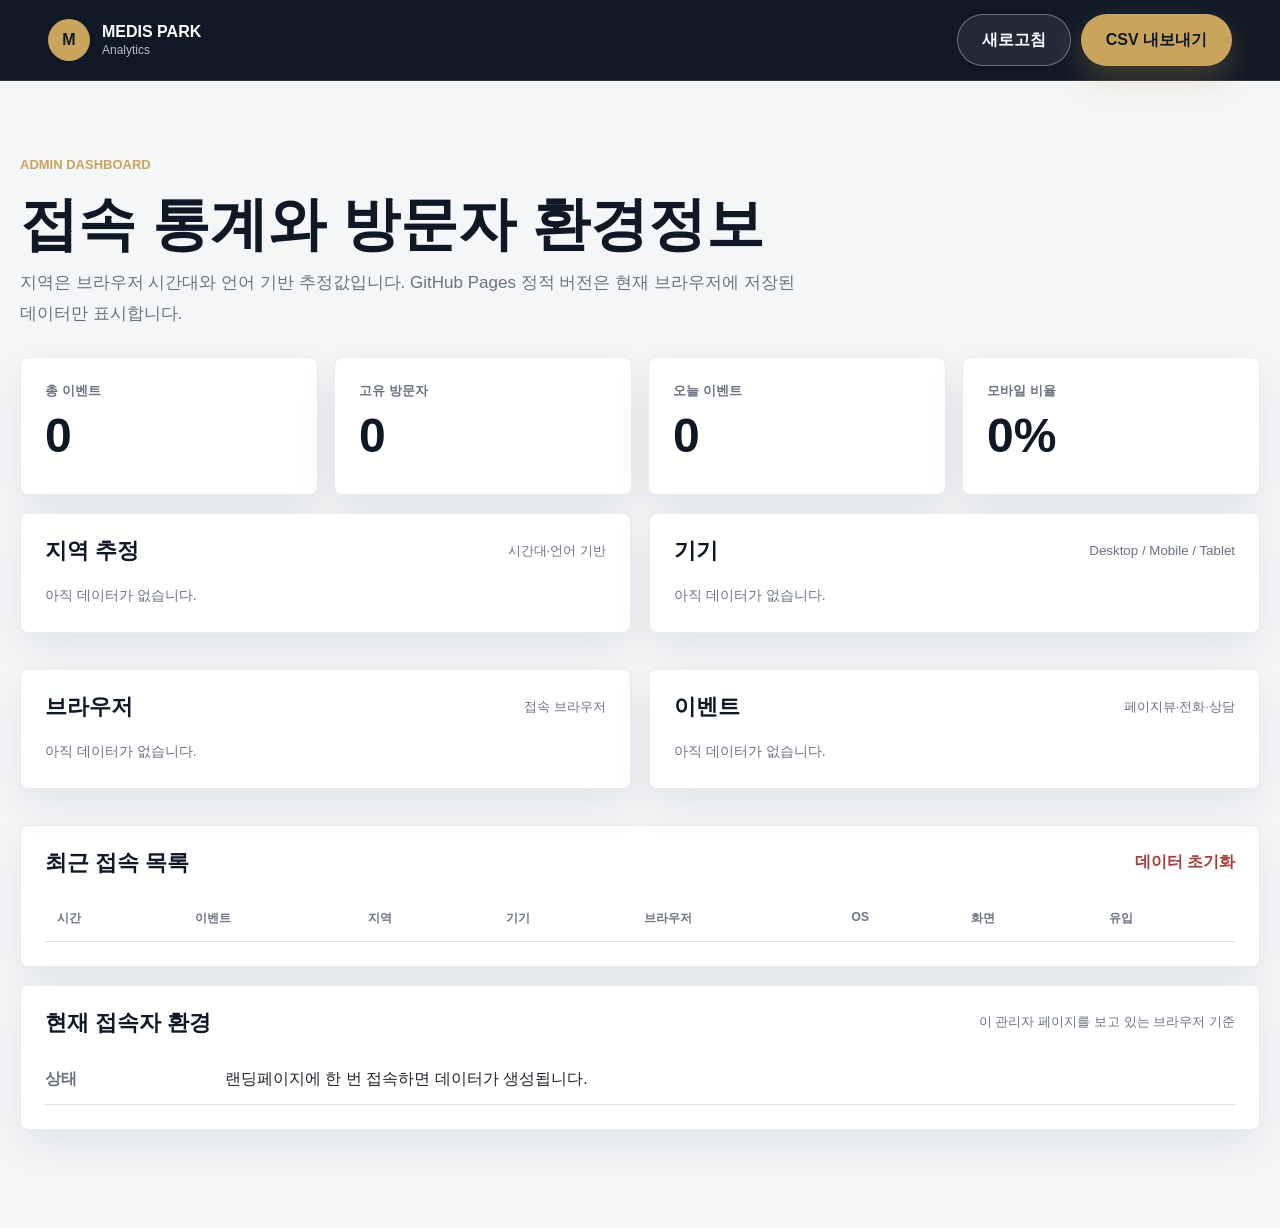
==== admin.html @ 676fbd52 "Add analytics admin dashboard" ====
<!doctype html>
<html lang="ko">
  <head>
    <meta charset="UTF-8" />
    <meta name="viewport" content="width=device-width, initial-scale=1.0" />
    <title>관리자 통계 · 메디스파크</title>
    <link rel="stylesheet" href="styles.css" />
    <script defer src="analytics.js"></script>
    <script defer src="admin.js"></script>
  </head>
  <body data-admin="true" class="admin-body">
    <header class="admin-header">
      <a class="brand" href="index.html" aria-label="랜딩페이지로 이동">
        <span class="brand-mark">M</span>
        <span>
          <strong>MEDIS PARK</strong>
          <small>Analytics</small>
        </span>
      </a>
      <div class="admin-actions">
        <button class="btn btn-ghost admin-refresh" type="button" id="refreshBtn">새로고침</button>
        <button class="btn btn-primary" type="button" id="exportBtn">CSV 내보내기</button>
      </div>
    </header>

    <main class="admin-main">
      <section class="admin-hero">
        <p class="eyebrow">Admin Dashboard</p>
        <h1>접속 통계와 방문자 환경정보</h1>
        <p>
          지역은 브라우저 시간대와 언어 기반 추정값입니다. GitHub Pages 정적 버전은
          현재 브라우저에 저장된 데이터만 표시합니다.
        </p>
      </section>

      <section class="admin-cards" aria-label="핵심 통계">
        <article>
          <span>총 이벤트</span>
          <strong id="totalVisits">0</strong>
        </article>
        <article>
          <span>고유 방문자</span>
          <strong id="uniqueVisitors">0</strong>
        </article>
        <article>
          <span>오늘 이벤트</span>
          <strong id="todayVisits">0</strong>
        </article>
        <article>
          <span>모바일 비율</span>
          <strong id="mobileRatio">0%</strong>
        </article>
      </section>

      <section class="admin-grid">
        <article class="admin-panel">
          <div class="panel-head">
            <h2>지역 추정</h2>
            <small>시간대·언어 기반</small>
          </div>
          <div class="bar-list" id="regionStats"></div>
        </article>
        <article class="admin-panel">
          <div class="panel-head">
            <h2>기기</h2>
            <small>Desktop / Mobile / Tablet</small>
          </div>
          <div class="bar-list" id="deviceStats"></div>
        </article>
        <article class="admin-panel">
          <div class="panel-head">
            <h2>브라우저</h2>
            <small>접속 브라우저</small>
          </div>
          <div class="bar-list" id="browserStats"></div>
        </article>
        <article class="admin-panel">
          <div class="panel-head">
            <h2>이벤트</h2>
            <small>페이지뷰·전화·상담</small>
          </div>
          <div class="bar-list" id="eventStats"></div>
        </article>
      </section>

      <section class="admin-panel">
        <div class="panel-head">
          <h2>최근 접속 목록</h2>
          <button class="text-button" type="button" id="clearBtn">데이터 초기화</button>
        </div>
        <div class="table-wrap">
          <table class="admin-table">
            <thead>
              <tr>
                <th>시간</th>
                <th>이벤트</th>
                <th>지역</th>
                <th>기기</th>
                <th>브라우저</th>
                <th>OS</th>
                <th>화면</th>
                <th>유입</th>
              </tr>
            </thead>
            <tbody id="visitRows"></tbody>
          </table>
        </div>
      </section>

      <section class="admin-panel">
        <div class="panel-head">
          <h2>현재 접속자 환경</h2>
          <small>이 관리자 페이지를 보고 있는 브라우저 기준</small>
        </div>
        <dl class="env-list" id="currentEnv"></dl>
      </section>
    </main>
  </body>
</html>
---- styles.css ----
:root {
  --navy: #101826;
  --ink: #20242b;
  --muted: #6b7280;
  --line: #dde1e6;
  --warm: #f7f4ef;
  --white: #ffffff;
  --gold: #c8a45d;
  --teal: #2c8c8c;
  --forest: #55705d;
  --shadow: 0 24px 70px rgba(16, 24, 38, 0.16);
}

* {
  box-sizing: border-box;
}

html {
  scroll-behavior: smooth;
}

body {
  margin: 0;
  color: var(--ink);
  font-family:
    Pretendard, "Noto Sans KR", "Apple SD Gothic Neo", Arial, sans-serif;
  background: var(--white);
  letter-spacing: 0;
}

a {
  color: inherit;
  text-decoration: none;
}

button,
input,
select {
  font: inherit;
}

.container {
  width: min(1180px, calc(100% - 40px));
  margin: 0 auto;
}

.site-header {
  position: fixed;
  top: 0;
  left: 0;
  right: 0;
  z-index: 20;
  display: flex;
  align-items: center;
  justify-content: space-between;
  gap: 24px;
  height: 74px;
  padding: 0 clamp(20px, 4vw, 54px);
  color: var(--white);
  background: rgba(16, 24, 38, 0.72);
  border-bottom: 1px solid rgba(255, 255, 255, 0.12);
  backdrop-filter: blur(18px);
}

.brand {
  display: inline-flex;
  align-items: center;
  gap: 12px;
  min-width: 220px;
}

.brand-mark {
  display: grid;
  place-items: center;
  width: 42px;
  height: 42px;
  color: var(--navy);
  background: var(--gold);
  border-radius: 50%;
  font-weight: 800;
}

.brand strong,
.brand small {
  display: block;
  line-height: 1.1;
}

.brand small {
  margin-top: 4px;
  color: rgba(255, 255, 255, 0.7);
  font-size: 12px;
}

.desktop-nav {
  display: flex;
  align-items: center;
  gap: 28px;
  color: rgba(255, 255, 255, 0.82);
  font-size: 15px;
}

.desktop-nav a:hover {
  color: var(--white);
}

.header-call {
  display: inline-flex;
  align-items: center;
  justify-content: center;
  min-width: 132px;
  height: 42px;
  color: var(--navy);
  background: var(--gold);
  border-radius: 999px;
  font-weight: 800;
}

.section-dark {
  color: var(--white);
  background: var(--navy);
}

.section-soft {
  background: var(--warm);
}

.hero {
  position: relative;
  display: grid;
  align-items: end;
  min-height: 92vh;
  padding: 130px clamp(20px, 6vw, 72px) 42px;
  overflow: hidden;
}

.hero-bg {
  position: absolute;
  inset: 0;
  background:
    linear-gradient(90deg, rgba(16, 24, 38, 0.92) 0%, rgba(16, 24, 38, 0.72) 43%, rgba(16, 24, 38, 0.2) 100%),
    linear-gradient(0deg, rgba(16, 24, 38, 0.88) 0%, rgba(16, 24, 38, 0.08) 48%),
    url("https://images.unsplash.com/photo-1486406146926-c627a92ad1ab?auto=format&fit=crop&w=2200&q=82") center/cover;
  transform: scale(1.02);
}

.hero-content {
  position: relative;
  z-index: 1;
  width: min(780px, 100%);
  padding-bottom: 38px;
}

.eyebrow {
  margin: 0 0 18px;
  color: var(--gold);
  font-size: 13px;
  font-weight: 800;
  letter-spacing: 0;
  text-transform: uppercase;
}

.eyebrow.dark {
  color: var(--teal);
}

h1,
h2,
h3,
p {
  margin-top: 0;
}

h1 {
  margin-bottom: 24px;
  font-size: clamp(44px, 8vw, 92px);
  line-height: 1.04;
  letter-spacing: 0;
}

h2 {
  margin-bottom: 22px;
  font-size: clamp(30px, 4vw, 52px);
  line-height: 1.15;
  letter-spacing: 0;
}

h3 {
  margin-bottom: 10px;
  font-size: 21px;
  line-height: 1.35;
}

p {
  color: var(--muted);
  font-size: 17px;
  line-height: 1.78;
}

.section-dark p {
  color: rgba(255, 255, 255, 0.74);
}

.hero-copy {
  width: min(660px, 100%);
  font-size: 20px;
}

.hero-actions {
  display: flex;
  flex-wrap: wrap;
  gap: 12px;
  margin-top: 34px;
}

.btn {
  display: inline-flex;
  align-items: center;
  justify-content: center;
  min-height: 52px;
  padding: 0 24px;
  border: 1px solid transparent;
  border-radius: 999px;
  cursor: pointer;
  font-weight: 800;
  transition: transform 0.2s ease, box-shadow 0.2s ease, background 0.2s ease;
}

.btn:hover {
  transform: translateY(-2px);
}

.btn-primary {
  color: var(--navy);
  background: var(--gold);
  box-shadow: 0 14px 34px rgba(200, 164, 93, 0.28);
}

.btn-ghost {
  color: var(--white);
  border-color: rgba(255, 255, 255, 0.34);
  background: rgba(255, 255, 255, 0.08);
}

.hero-stats {
  position: relative;
  z-index: 1;
  display: grid;
  grid-template-columns: repeat(4, minmax(0, 1fr));
  gap: 1px;
  width: min(1040px, 100%);
  background: rgba(255, 255, 255, 0.16);
  border: 1px solid rgba(255, 255, 255, 0.16);
  box-shadow: var(--shadow);
}

.hero-stats article {
  padding: 24px;
  background: rgba(16, 24, 38, 0.72);
  backdrop-filter: blur(16px);
}

.hero-stats span,
.hero-stats small {
  display: block;
  color: rgba(255, 255, 255, 0.65);
}

.hero-stats strong {
  display: block;
  margin: 8px 0 3px;
  color: var(--white);
  font-size: clamp(26px, 4vw, 38px);
  line-height: 1;
}

.intro,
.location,
.overview,
.types,
.price,
.trust,
.visit {
  padding: clamp(72px, 10vw, 128px) 0;
}

.intro-grid,
.price-grid,
.trust-grid,
.visit-grid {
  display: grid;
  grid-template-columns: minmax(0, 0.9fr) minmax(0, 1.1fr);
  gap: clamp(34px, 7vw, 96px);
  align-items: start;
}

.section-heading {
  max-width: 760px;
  margin-bottom: 42px;
}

.location-grid {
  display: grid;
  grid-template-columns: minmax(340px, 0.95fr) minmax(0, 1.05fr);
  gap: 36px;
  align-items: stretch;
}

.map-panel {
  position: relative;
  min-height: 590px;
  overflow: hidden;
  background:
    linear-gradient(rgba(255, 255, 255, 0.42), rgba(255, 255, 255, 0.42)),
    url("https://www.pt-braincity.com/m/html/sub2/img/img1_2.jpg") center/cover;
  border: 1px solid var(--line);
  border-radius: 8px;
  box-shadow: var(--shadow);
}

.map-panel::before,
.map-panel::after {
  content: "";
  position: absolute;
  inset: 78px;
  border: 1px solid rgba(44, 140, 140, 0.34);
  border-radius: 50%;
}

.map-panel::after {
  inset: 150px;
  border-color: rgba(200, 164, 93, 0.44);
}

.map-center {
  position: absolute;
  left: 50%;
  top: 50%;
  display: grid;
  place-items: center;
  width: 148px;
  height: 148px;
  color: var(--white);
  background: var(--navy);
  border: 6px solid var(--gold);
  border-radius: 50%;
  transform: translate(-50%, -50%);
  box-shadow: 0 18px 45px rgba(16, 24, 38, 0.28);
  text-align: center;
}

.map-center strong {
  font-size: 38px;
}

.map-center span {
  font-size: 12px;
  font-weight: 800;
}

.map-orbit {
  position: absolute;
  z-index: 1;
  display: inline-flex;
  align-items: center;
  justify-content: center;
  min-width: 136px;
  min-height: 44px;
  padding: 10px 16px;
  color: var(--navy);
  background: var(--white);
  border: 1px solid rgba(16, 24, 38, 0.12);
  border-radius: 999px;
  box-shadow: 0 12px 28px rgba(16, 24, 38, 0.12);
  font-size: 14px;
  font-weight: 800;
}

.orbit-medical {
  top: 18%;
  left: 14%;
}

.orbit-school {
  top: 20%;
  right: 12%;
}

.orbit-park {
  bottom: 18%;
  left: 12%;
}

.orbit-work {
  right: 10%;
  bottom: 20%;
}

.feature-list {
  display: grid;
  gap: 18px;
}

.feature-list article {
  padding: 28px;
  background: var(--white);
  border: 1px solid var(--line);
  border-radius: 8px;
}

.feature-list span,
.overview-card span,
.type-card span,
.price-box span,
.modelhouse span {
  display: block;
  margin-bottom: 10px;
  color: var(--teal);
  font-size: 12px;
  font-weight: 900;
  text-transform: uppercase;
}

.feature-list p {
  margin-bottom: 0;
  font-size: 15px;
}

.overview-grid {
  display: grid;
  grid-template-columns: repeat(4, minmax(0, 1fr));
  gap: 16px;
}

.overview-card {
  min-height: 180px;
  padding: 26px;
  background: var(--white);
  border: 1px solid rgba(16, 24, 38, 0.08);
  border-radius: 8px;
}

.overview-card strong {
  display: block;
  font-size: 21px;
  line-height: 1.45;
}

.type-layout {
  display: grid;
  grid-template-columns: minmax(0, 0.85fr) minmax(0, 1.15fr);
  gap: 56px;
}

.sticky-heading {
  position: sticky;
  top: 108px;
}

.type-cards {
  display: grid;
  gap: 18px;
}

.type-card {
  width: 100%;
  min-height: 168px;
  padding: 28px;
  color: var(--ink);
  text-align: left;
  background: var(--white);
  border: 1px solid var(--line);
  border-radius: 8px;
  cursor: pointer;
  transition: border-color 0.2s ease, box-shadow 0.2s ease, transform 0.2s ease;
}

.type-card:hover,
.type-card.active {
  border-color: var(--gold);
  box-shadow: var(--shadow);
  transform: translateY(-2px);
}

.type-card strong {
  display: block;
  margin-bottom: 8px;
  font-size: 36px;
}

.type-card small {
  color: var(--muted);
  font-size: 16px;
}

.price {
  position: relative;
  overflow: hidden;
}

.price::before {
  content: "";
  position: absolute;
  inset: 0;
  background:
    linear-gradient(90deg, rgba(16, 24, 38, 0.95), rgba(16, 24, 38, 0.76)),
    url("https://images.unsplash.com/photo-1494526585095-c41746248156?auto=format&fit=crop&w=1800&q=80") center/cover;
}

.price-grid {
  position: relative;
  z-index: 1;
  align-items: center;
}

.price-box {
  padding: 34px;
  color: var(--ink);
  background: rgba(255, 255, 255, 0.94);
  border: 1px solid rgba(255, 255, 255, 0.5);
  border-radius: 8px;
}

.price-box ul {
  display: grid;
  gap: 14px;
  margin: 0 0 28px;
  padding: 0;
  list-style: none;
}

.price-box li {
  padding: 14px 16px;
  background: var(--warm);
  border-radius: 8px;
  font-weight: 700;
}

.trust-items {
  display: grid;
  gap: 16px;
}

.trust-items p {
  margin: 0;
  padding: 22px 0;
  border-top: 1px solid var(--line);
}

.visit-grid {
  align-items: stretch;
}

.modelhouse {
  margin-top: 34px;
  padding: 24px;
  background: var(--white);
  border: 1px solid var(--line);
  border-radius: 8px;
}

.modelhouse strong {
  display: block;
  font-size: 22px;
}

.lead-form {
  display: grid;
  grid-template-columns: repeat(2, minmax(0, 1fr));
  gap: 16px;
  padding: clamp(24px, 4vw, 36px);
  background: var(--white);
  border: 1px solid rgba(16, 24, 38, 0.08);
  border-radius: 8px;
  box-shadow: var(--shadow);
}

.lead-form label {
  display: grid;
  gap: 8px;
  color: var(--ink);
  font-size: 14px;
  font-weight: 800;
}

.lead-form input,
.lead-form select {
  width: 100%;
  min-height: 52px;
  padding: 0 14px;
  color: var(--ink);
  background: #fbfcfd;
  border: 1px solid var(--line);
  border-radius: 8px;
}

.lead-form input:focus,
.lead-form select:focus {
  outline: 2px solid rgba(44, 140, 140, 0.24);
  border-color: var(--teal);
}

.wide {
  grid-column: 1 / -1;
}

.agree {
  display: flex !important;
  grid-template-columns: none !important;
  align-items: center;
  gap: 10px !important;
  color: var(--muted) !important;
  font-size: 13px !important;
  font-weight: 500 !important;
}

.agree input {
  width: 18px;
  min-height: 18px;
}

.form-note {
  grid-column: 1 / -1;
  margin: 0;
  color: var(--muted);
  font-size: 13px;
  line-height: 1.5;
}

.floating-cta {
  position: fixed;
  right: 22px;
  bottom: 24px;
  z-index: 30;
  display: grid;
  gap: 8px;
}

.floating-cta a {
  display: grid;
  place-items: center;
  width: 58px;
  height: 58px;
  color: var(--white);
  background: var(--navy);
  border: 1px solid rgba(255, 255, 255, 0.18);
  border-radius: 50%;
  box-shadow: 0 14px 34px rgba(16, 24, 38, 0.22);
  font-size: 14px;
  font-weight: 900;
}

.floating-cta a:first-child {
  color: var(--navy);
  background: var(--gold);
}

.footer {
  padding: 38px 0 90px;
  color: rgba(255, 255, 255, 0.68);
  background: var(--navy);
}

.footer strong {
  display: block;
  margin-bottom: 12px;
  color: var(--white);
}

.footer p {
  max-width: 920px;
  margin: 0;
  color: rgba(255, 255, 255, 0.62);
  font-size: 13px;
  line-height: 1.7;
}

.footer-links {
  margin-top: 10px !important;
}

.footer-links a {
  color: var(--gold);
  font-weight: 800;
}

.admin-body {
  min-height: 100vh;
  background: #f4f6f8;
}

.admin-header {
  position: sticky;
  top: 0;
  z-index: 10;
  display: flex;
  align-items: center;
  justify-content: space-between;
  gap: 20px;
  min-height: 78px;
  padding: 14px clamp(18px, 4vw, 48px);
  color: var(--white);
  background: var(--navy);
  border-bottom: 1px solid rgba(255, 255, 255, 0.12);
}

.admin-actions {
  display: flex;
  gap: 10px;
}

.admin-refresh {
  color: var(--white);
}

.admin-main {
  width: min(1240px, calc(100% - 36px));
  margin: 0 auto;
  padding: clamp(34px, 6vw, 72px) 0 80px;
}

.admin-hero {
  margin-bottom: 28px;
}

.admin-hero h1 {
  margin-bottom: 14px;
  color: var(--navy);
  font-size: clamp(34px, 5vw, 58px);
}

.admin-hero p {
  max-width: 780px;
}

.admin-cards {
  display: grid;
  grid-template-columns: repeat(4, minmax(0, 1fr));
  gap: 16px;
  margin-bottom: 18px;
}

.admin-cards article,
.admin-panel {
  background: var(--white);
  border: 1px solid rgba(16, 24, 38, 0.08);
  border-radius: 8px;
  box-shadow: 0 16px 40px rgba(16, 24, 38, 0.08);
}

.admin-cards article {
  min-height: 138px;
  padding: 24px;
}

.admin-cards span {
  display: block;
  margin-bottom: 12px;
  color: var(--muted);
  font-size: 13px;
  font-weight: 800;
}

.admin-cards strong {
  color: var(--navy);
  font-size: clamp(30px, 4vw, 48px);
  line-height: 1;
}

.admin-grid {
  display: grid;
  grid-template-columns: repeat(2, minmax(0, 1fr));
  gap: 18px;
  margin-bottom: 18px;
}

.admin-panel {
  padding: 24px;
  margin-bottom: 18px;
}

.panel-head {
  display: flex;
  align-items: center;
  justify-content: space-between;
  gap: 16px;
  margin-bottom: 20px;
}

.panel-head h2 {
  margin: 0;
  color: var(--navy);
  font-size: 22px;
}

.panel-head small {
  color: var(--muted);
}

.bar-list {
  display: grid;
  gap: 16px;
}

.bar-meta {
  display: flex;
  justify-content: space-between;
  gap: 14px;
  margin-bottom: 8px;
  color: var(--ink);
  font-size: 14px;
  font-weight: 800;
}

.bar-track {
  height: 9px;
  overflow: hidden;
  background: #edf0f3;
  border-radius: 999px;
}

.bar-track i {
  display: block;
  height: 100%;
  background: linear-gradient(90deg, var(--teal), var(--gold));
  border-radius: inherit;
}

.table-wrap {
  overflow-x: auto;
}

.admin-table {
  width: 100%;
  min-width: 920px;
  border-collapse: collapse;
  font-size: 14px;
}

.admin-table th,
.admin-table td {
  padding: 14px 12px;
  border-bottom: 1px solid var(--line);
  text-align: left;
  vertical-align: top;
}

.admin-table th {
  color: var(--muted);
  font-size: 12px;
  font-weight: 900;
  text-transform: uppercase;
}

.pill {
  display: inline-flex;
  align-items: center;
  min-height: 28px;
  padding: 0 10px;
  color: var(--navy);
  background: var(--warm);
  border-radius: 999px;
  font-size: 12px;
  font-weight: 900;
}

.text-button {
  padding: 0;
  color: #a73a3a;
  background: transparent;
  border: 0;
  cursor: pointer;
  font-weight: 900;
}

.env-list {
  display: grid;
  grid-template-columns: 180px minmax(0, 1fr);
  gap: 0;
  margin: 0;
}

.env-list dt,
.env-list dd {
  margin: 0;
  padding: 14px 0;
  border-bottom: 1px solid var(--line);
}

.env-list dt {
  color: var(--muted);
  font-weight: 900;
}

.env-list dd {
  overflow-wrap: anywhere;
}

.empty-text {
  margin: 0;
  color: var(--muted);
  font-size: 14px;
}

@media (max-width: 920px) {
  .desktop-nav {
    display: none;
  }

  .site-header {
    height: 66px;
  }

  .brand {
    min-width: 0;
  }

  .brand small {
    display: none;
  }

  .header-call {
    min-width: 108px;
    height: 38px;
    font-size: 14px;
  }

  .hero {
    min-height: 94vh;
    padding-top: 112px;
  }

  .hero-stats,
  .overview-grid,
  .intro-grid,
  .location-grid,
  .type-layout,
  .price-grid,
  .trust-grid,
  .visit-grid {
    grid-template-columns: 1fr;
  }

  .hero-stats {
    grid-template-columns: repeat(2, minmax(0, 1fr));
  }

  .map-panel {
    min-height: 470px;
  }

  .sticky-heading {
    position: static;
  }

  .floating-cta {
    left: 0;
    right: 0;
    bottom: 0;
    display: grid;
    grid-template-columns: repeat(3, 1fr);
    gap: 0;
    background: var(--navy);
    border-top: 1px solid rgba(255, 255, 255, 0.12);
  }

  .floating-cta a {
    width: auto;
    height: 58px;
    border-radius: 0;
    box-shadow: none;
  }

  .admin-cards,
  .admin-grid {
    grid-template-columns: 1fr;
  }

  .admin-header {
    align-items: flex-start;
    flex-direction: column;
  }
}

@media (max-width: 620px) {
  .container {
    width: min(100% - 28px, 1180px);
  }

  .site-header {
    padding: 0 14px;
  }

  .brand strong {
    max-width: 116px;
    overflow: hidden;
    font-size: 13px;
    white-space: nowrap;
    text-overflow: ellipsis;
  }

  .brand-mark {
    width: 36px;
    height: 36px;
  }

  h1 {
    font-size: 43px;
  }

  h2 {
    font-size: 31px;
  }

  .hero-copy {
    font-size: 17px;
  }

  .hero-actions .btn {
    width: 100%;
  }

  .hero-stats article {
    padding: 18px;
  }

  .hero-stats strong {
    font-size: 25px;
  }

  .map-panel {
    min-height: 420px;
  }

  .map-panel::before {
    inset: 44px;
  }

  .map-panel::after {
    inset: 112px;
  }

  .map-orbit {
    min-width: 112px;
    min-height: 38px;
    padding: 8px 11px;
    font-size: 12px;
  }

  .orbit-medical {
    top: 12%;
    left: 6%;
  }

  .orbit-school {
    top: 14%;
    right: 5%;
  }

  .orbit-park {
    bottom: 14%;
    left: 5%;
  }

  .orbit-work {
    right: 5%;
    bottom: 13%;
  }

  .lead-form {
    grid-template-columns: 1fr;
  }

  .admin-actions {
    width: 100%;
    flex-direction: column;
  }

  .admin-actions .btn {
    width: 100%;
  }

  .env-list {
    grid-template-columns: 1fr;
  }

  .env-list dt {
    padding-bottom: 4px;
    border-bottom: 0;
  }

  .env-list dd {
    padding-top: 0;
  }
}
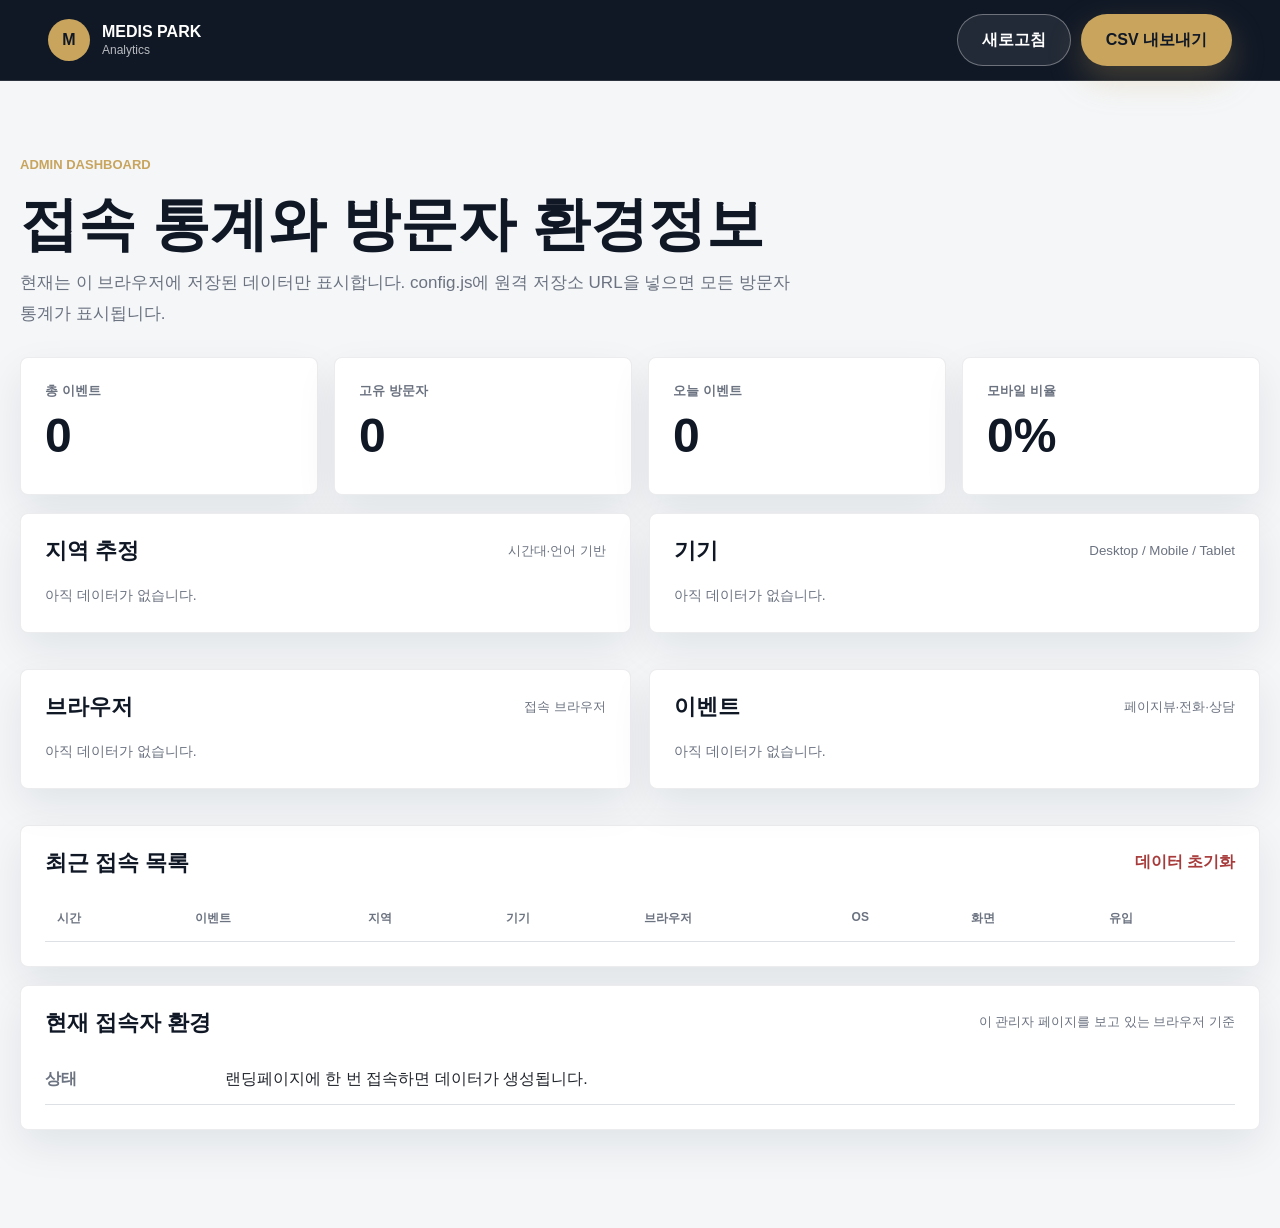
==== commit 8170da46: "Prepare shared visitor analytics" ====
--- a/admin.html
+++ b/admin.html
@@ -5,6 +5,7 @@
     <meta name="viewport" content="width=device-width, initial-scale=1.0" />
     <title>관리자 통계 · 메디스파크</title>
     <link rel="stylesheet" href="styles.css" />
+    <script defer src="config.js"></script>
     <script defer src="analytics.js"></script>
     <script defer src="admin.js"></script>
   </head>
@@ -27,10 +28,7 @@
       <section class="admin-hero">
         <p class="eyebrow">Admin Dashboard</p>
         <h1>접속 통계와 방문자 환경정보</h1>
-        <p>
-          지역은 브라우저 시간대와 언어 기반 추정값입니다. GitHub Pages 정적 버전은
-          현재 브라우저에 저장된 데이터만 표시합니다.
-        </p>
+        <p id="dataSourceNote">지역은 브라우저 시간대와 언어 기반 추정값입니다.</p>
       </section>
 
       <section class="admin-cards" aria-label="핵심 통계">
